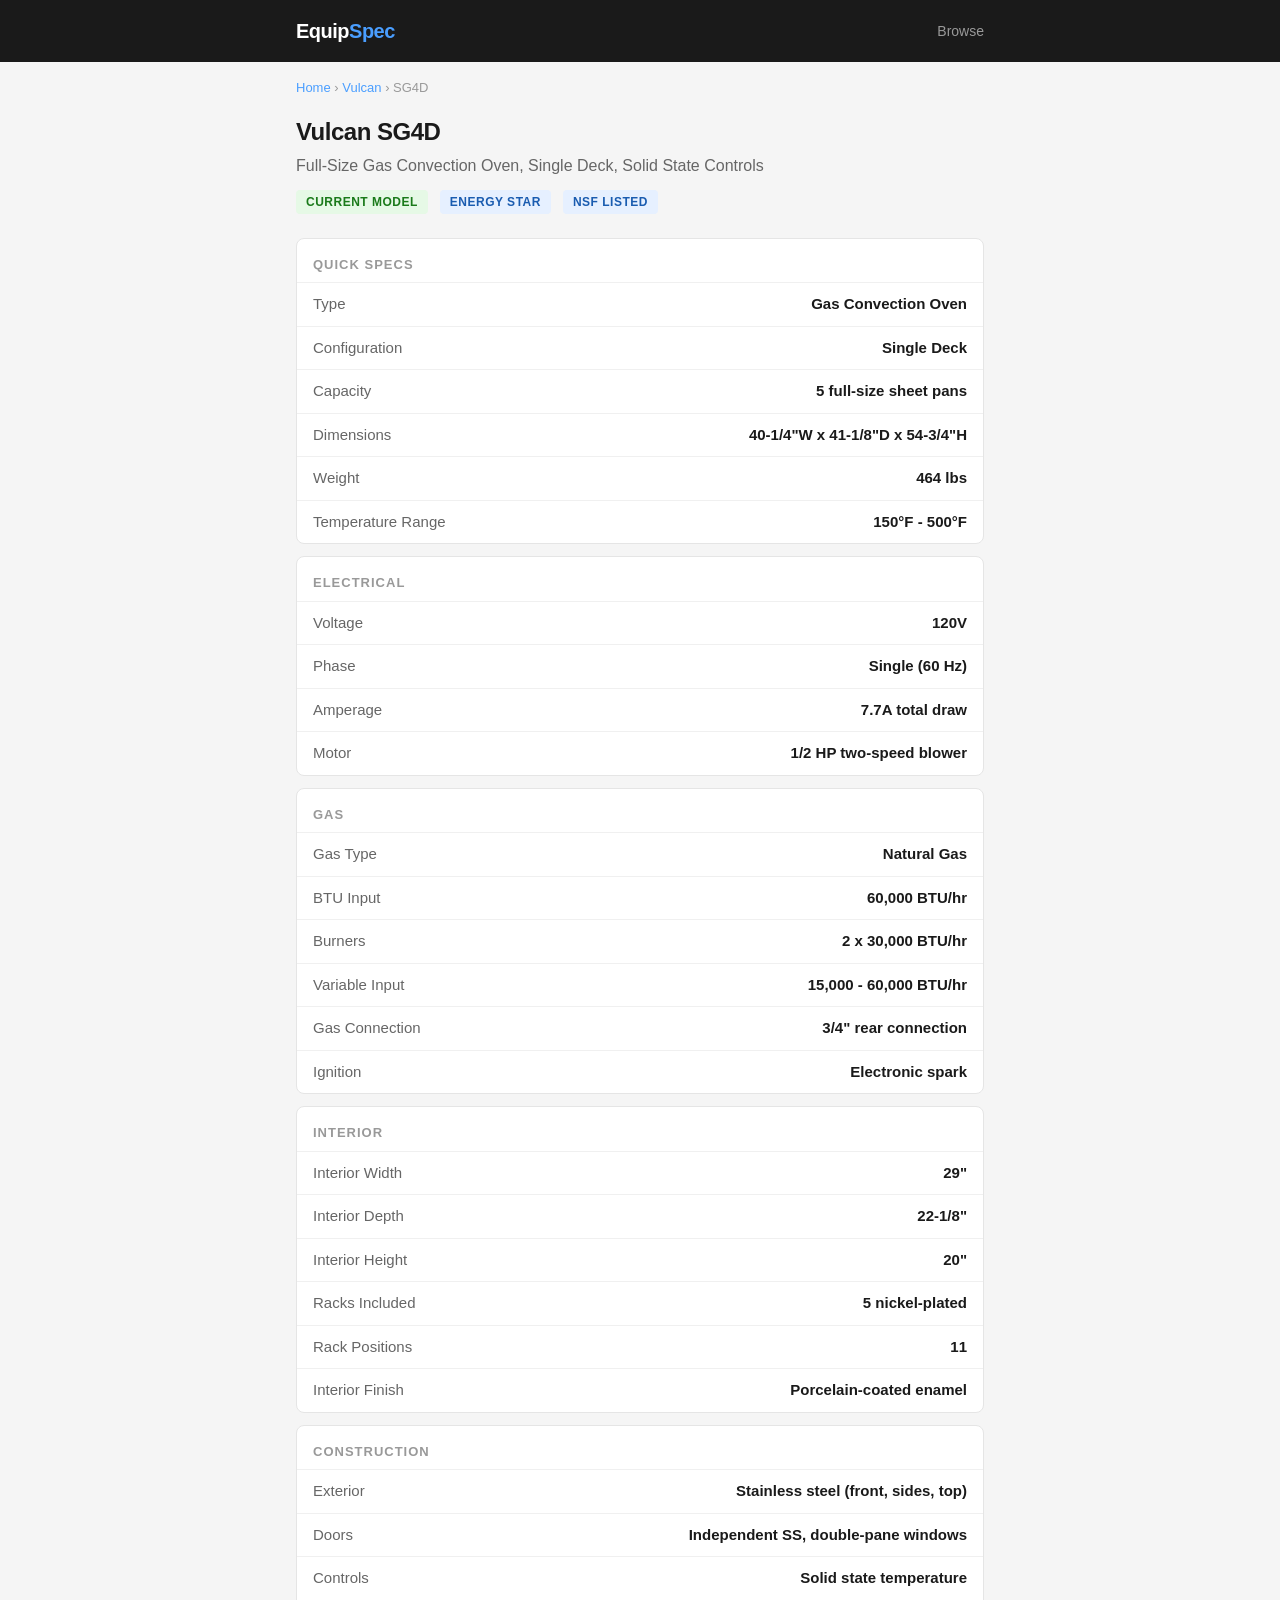
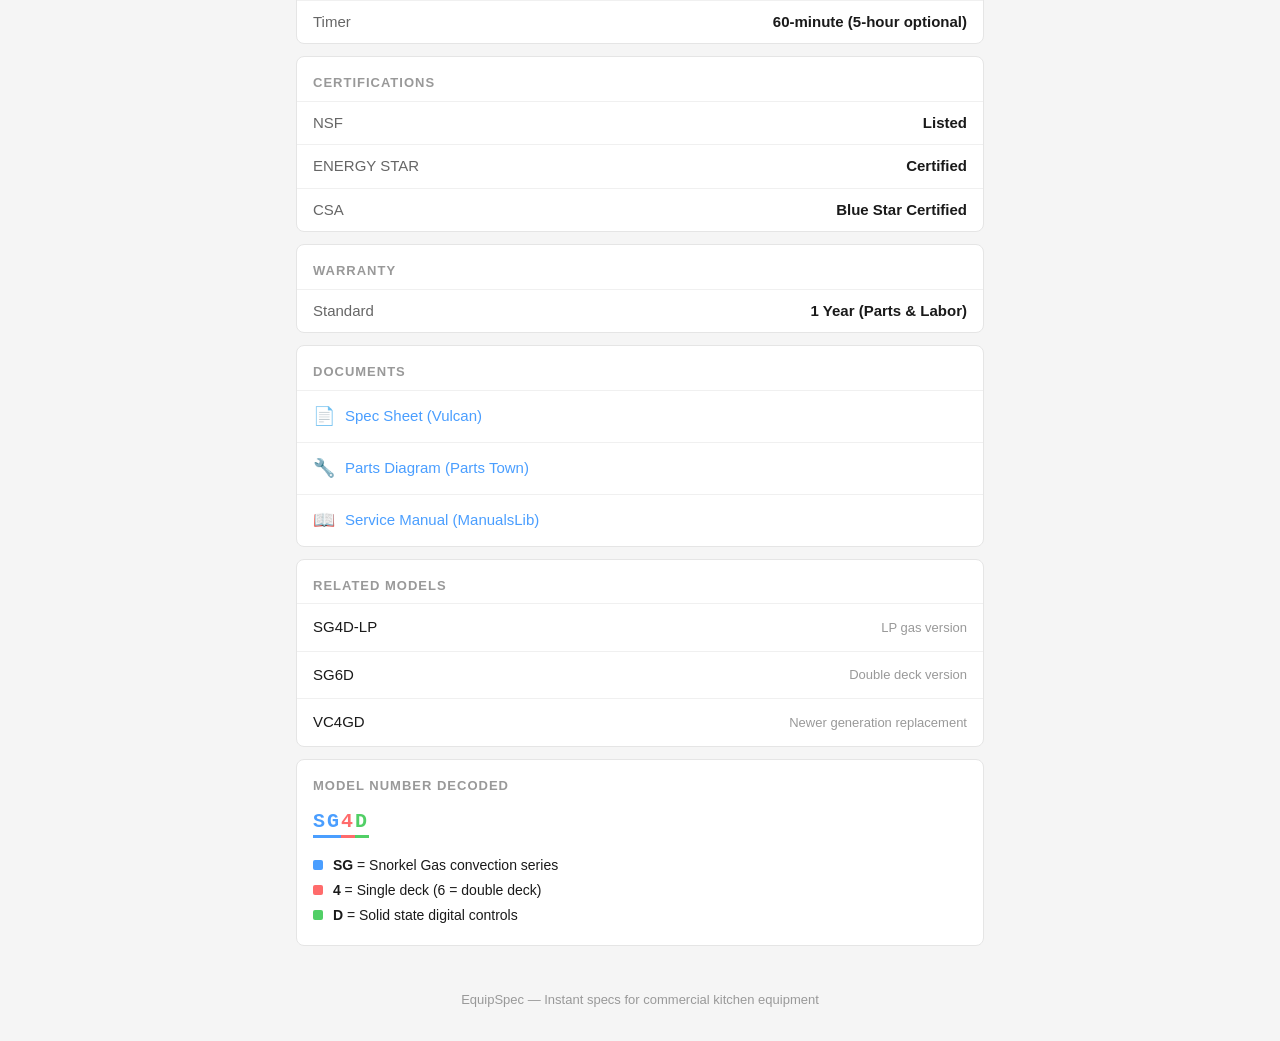
==== equipment/vulcan-sg4d.html @ be6e0cde "Initial demo site for EquipSpec" ====
<!DOCTYPE html>
<html lang="en">
<head>
  <meta charset="UTF-8">
  <meta name="viewport" content="width=device-width, initial-scale=1.0">
  <title>Vulcan SG4D Specs | EquipSpec</title>
  <link rel="stylesheet" href="../style.css">
</head>
<body>
  <header>
    <div class="container">
      <a href="../index.html" class="logo">Equip<span>Spec</span></a>
      <a href="#" class="nav-link">Browse</a>
    </div>
  </header>

  <div class="container">
    <div class="breadcrumb">
      <a href="../index.html">Home</a> &rsaquo; <a href="#">Vulcan</a> &rsaquo; SG4D
    </div>

    <div class="model-header">
      <h1>Vulcan SG4D</h1>
      <div class="subtitle">Full-Size Gas Convection Oven, Single Deck, Solid State Controls</div>
      <div class="status-row">
        <span class="badge badge-green">Current Model</span>
        <span class="badge badge-blue">Energy Star</span>
        <span class="badge badge-blue">NSF Listed</span>
      </div>
    </div>

    <div class="spec-section">
      <div class="spec-section-title">Quick Specs</div>
      <div class="spec-row"><span class="spec-label">Type</span><span class="spec-value">Gas Convection Oven</span></div>
      <div class="spec-row"><span class="spec-label">Configuration</span><span class="spec-value">Single Deck</span></div>
      <div class="spec-row"><span class="spec-label">Capacity</span><span class="spec-value">5 full-size sheet pans</span></div>
      <div class="spec-row"><span class="spec-label">Dimensions</span><span class="spec-value">40-1/4"W x 41-1/8"D x 54-3/4"H</span></div>
      <div class="spec-row"><span class="spec-label">Weight</span><span class="spec-value">464 lbs</span></div>
      <div class="spec-row"><span class="spec-label">Temperature Range</span><span class="spec-value">150&deg;F - 500&deg;F</span></div>
    </div>

    <div class="spec-section">
      <div class="spec-section-title">Electrical</div>
      <div class="spec-row"><span class="spec-label">Voltage</span><span class="spec-value">120V</span></div>
      <div class="spec-row"><span class="spec-label">Phase</span><span class="spec-value">Single (60 Hz)</span></div>
      <div class="spec-row"><span class="spec-label">Amperage</span><span class="spec-value">7.7A total draw</span></div>
      <div class="spec-row"><span class="spec-label">Motor</span><span class="spec-value">1/2 HP two-speed blower</span></div>
    </div>

    <div class="spec-section">
      <div class="spec-section-title">Gas</div>
      <div class="spec-row"><span class="spec-label">Gas Type</span><span class="spec-value">Natural Gas</span></div>
      <div class="spec-row"><span class="spec-label">BTU Input</span><span class="spec-value">60,000 BTU/hr</span></div>
      <div class="spec-row"><span class="spec-label">Burners</span><span class="spec-value">2 x 30,000 BTU/hr</span></div>
      <div class="spec-row"><span class="spec-label">Variable Input</span><span class="spec-value">15,000 - 60,000 BTU/hr</span></div>
      <div class="spec-row"><span class="spec-label">Gas Connection</span><span class="spec-value">3/4" rear connection</span></div>
      <div class="spec-row"><span class="spec-label">Ignition</span><span class="spec-value">Electronic spark</span></div>
    </div>

    <div class="spec-section">
      <div class="spec-section-title">Interior</div>
      <div class="spec-row"><span class="spec-label">Interior Width</span><span class="spec-value">29"</span></div>
      <div class="spec-row"><span class="spec-label">Interior Depth</span><span class="spec-value">22-1/8"</span></div>
      <div class="spec-row"><span class="spec-label">Interior Height</span><span class="spec-value">20"</span></div>
      <div class="spec-row"><span class="spec-label">Racks Included</span><span class="spec-value">5 nickel-plated</span></div>
      <div class="spec-row"><span class="spec-label">Rack Positions</span><span class="spec-value">11</span></div>
      <div class="spec-row"><span class="spec-label">Interior Finish</span><span class="spec-value">Porcelain-coated enamel</span></div>
    </div>

    <div class="spec-section">
      <div class="spec-section-title">Construction</div>
      <div class="spec-row"><span class="spec-label">Exterior</span><span class="spec-value">Stainless steel (front, sides, top)</span></div>
      <div class="spec-row"><span class="spec-label">Doors</span><span class="spec-value">Independent SS, double-pane windows</span></div>
      <div class="spec-row"><span class="spec-label">Controls</span><span class="spec-value">Solid state temperature</span></div>
      <div class="spec-row"><span class="spec-label">Timer</span><span class="spec-value">60-minute (5-hour optional)</span></div>
    </div>

    <div class="spec-section">
      <div class="spec-section-title">Certifications</div>
      <div class="spec-row"><span class="spec-label">NSF</span><span class="spec-value">Listed</span></div>
      <div class="spec-row"><span class="spec-label">ENERGY STAR</span><span class="spec-value">Certified</span></div>
      <div class="spec-row"><span class="spec-label">CSA</span><span class="spec-value">Blue Star Certified</span></div>
    </div>

    <div class="spec-section">
      <div class="spec-section-title">Warranty</div>
      <div class="spec-row"><span class="spec-label">Standard</span><span class="spec-value">1 Year (Parts &amp; Labor)</span></div>
    </div>

    <div class="spec-section">
      <div class="spec-section-title">Documents</div>
      <a href="https://www.vulcanequipment.com/resource-center" class="doc-link" target="_blank">
        <span class="doc-icon">&#128196;</span> Spec Sheet (Vulcan)
      </a>
      <a href="https://www.partstown.com/vulcan-hart/sg4d/parts" class="doc-link" target="_blank">
        <span class="doc-icon">&#128295;</span> Parts Diagram (Parts Town)
      </a>
      <a href="https://www.manualslib.com/manual/1481526/Vulcan-Hart-Sg4d.html" class="doc-link" target="_blank">
        <span class="doc-icon">&#128214;</span> Service Manual (ManualsLib)
      </a>
    </div>

    <div class="spec-section">
      <div class="spec-section-title">Related Models</div>
      <a href="#" class="related-model">
        <span>SG4D-LP</span>
        <span class="diff">LP gas version</span>
      </a>
      <a href="#" class="related-model">
        <span>SG6D</span>
        <span class="diff">Double deck version</span>
      </a>
      <a href="#" class="related-model">
        <span>VC4GD</span>
        <span class="diff">Newer generation replacement</span>
      </a>
    </div>

    <div class="decoder">
      <div class="decoder-title">Model Number Decoded</div>
      <div class="decoder-model">
        <em class="seg-1">SG</em><em class="seg-2">4</em><em class="seg-3">D</em>
      </div>
      <div class="decoder-legend">
        <div><span class="dot dot-1"></span> <strong>SG</strong> = Snorkel Gas convection series</div>
        <div><span class="dot dot-2"></span> <strong>4</strong> = Single deck (6 = double deck)</div>
        <div><span class="dot dot-3"></span> <strong>D</strong> = Solid state digital controls</div>
      </div>
    </div>
  </div>

  <footer>
    <div class="container">
      EquipSpec — Instant specs for commercial kitchen equipment
    </div>
  </footer>
</body>
</html>
---- style.css ----
* {
  margin: 0;
  padding: 0;
  box-sizing: border-box;
}

body {
  font-family: -apple-system, BlinkMacSystemFont, 'Segoe UI', Roboto, sans-serif;
  background: #f5f5f5;
  color: #1a1a1a;
  line-height: 1.5;
}

.container {
  max-width: 720px;
  margin: 0 auto;
  padding: 0 16px;
}

/* Header */
header {
  background: #1a1a1a;
  padding: 16px 0;
  position: sticky;
  top: 0;
  z-index: 100;
}

header .container {
  display: flex;
  align-items: center;
  justify-content: space-between;
}

.logo {
  color: #fff;
  font-size: 20px;
  font-weight: 700;
  text-decoration: none;
  letter-spacing: -0.5px;
}

.logo span {
  color: #4a9eff;
}

/* Search */
.search-wrap {
  padding: 32px 0;
}

.search-box {
  width: 100%;
  padding: 14px 18px;
  font-size: 17px;
  border: 2px solid #ddd;
  border-radius: 8px;
  outline: none;
  background: #fff;
  transition: border-color 0.2s;
}

.search-box:focus {
  border-color: #4a9eff;
}

.search-box::placeholder {
  color: #999;
}

/* Homepage */
.hero {
  text-align: center;
  padding: 48px 0 32px;
}

.hero h1 {
  font-size: 28px;
  font-weight: 700;
  margin-bottom: 8px;
  letter-spacing: -0.5px;
}

.hero p {
  font-size: 16px;
  color: #666;
  margin-bottom: 32px;
}

.browse-section {
  padding: 0 0 48px;
}

.browse-section h2 {
  font-size: 14px;
  text-transform: uppercase;
  letter-spacing: 1px;
  color: #999;
  margin-bottom: 12px;
}

.browse-grid {
  display: grid;
  grid-template-columns: 1fr 1fr;
  gap: 8px;
}

.browse-link {
  display: block;
  padding: 12px 16px;
  background: #fff;
  border-radius: 6px;
  text-decoration: none;
  color: #1a1a1a;
  font-size: 15px;
  border: 1px solid #e5e5e5;
  transition: border-color 0.2s;
}

.browse-link:hover {
  border-color: #4a9eff;
}

.browse-link .count {
  color: #999;
  font-size: 13px;
}

/* Model Page */
.breadcrumb {
  padding: 16px 0 8px;
  font-size: 13px;
  color: #999;
}

.breadcrumb a {
  color: #4a9eff;
  text-decoration: none;
}

.model-header {
  padding: 8px 0 24px;
}

.model-header h1 {
  font-size: 24px;
  font-weight: 700;
  letter-spacing: -0.5px;
}

.model-header .subtitle {
  font-size: 16px;
  color: #666;
  margin-top: 4px;
}

.model-header .status-row {
  display: flex;
  gap: 12px;
  margin-top: 12px;
  flex-wrap: wrap;
}

.badge {
  display: inline-block;
  padding: 3px 10px;
  border-radius: 4px;
  font-size: 12px;
  font-weight: 600;
  text-transform: uppercase;
  letter-spacing: 0.5px;
}

.badge-green {
  background: #e6f9e6;
  color: #1a7a1a;
}

.badge-yellow {
  background: #fff8e1;
  color: #8a6d00;
}

.badge-blue {
  background: #e6f0ff;
  color: #1a5cb0;
}

/* Spec Sections */
.spec-section {
  background: #fff;
  border-radius: 8px;
  border: 1px solid #e5e5e5;
  margin-bottom: 12px;
  overflow: hidden;
}

.spec-section-title {
  font-size: 13px;
  font-weight: 700;
  text-transform: uppercase;
  letter-spacing: 1px;
  color: #999;
  padding: 16px 16px 8px;
}

.spec-row {
  display: flex;
  justify-content: space-between;
  padding: 10px 16px;
  border-top: 1px solid #f0f0f0;
  font-size: 15px;
}

.spec-row:first-of-type {
  border-top: none;
}

.spec-label {
  color: #666;
  flex-shrink: 0;
  margin-right: 16px;
}

.spec-value {
  font-weight: 600;
  text-align: right;
  word-break: break-word;
}

/* Documents */
.doc-link {
  display: flex;
  align-items: center;
  padding: 12px 16px;
  border-top: 1px solid #f0f0f0;
  text-decoration: none;
  color: #4a9eff;
  font-size: 15px;
  font-weight: 500;
  transition: background 0.2s;
}

.doc-link:hover {
  background: #f8f9fa;
}

.doc-icon {
  margin-right: 10px;
  font-size: 18px;
}

/* Related Models */
.related-model {
  display: flex;
  justify-content: space-between;
  align-items: center;
  padding: 12px 16px;
  border-top: 1px solid #f0f0f0;
  text-decoration: none;
  color: #1a1a1a;
  font-size: 15px;
  transition: background 0.2s;
}

.related-model:hover {
  background: #f8f9fa;
}

.related-model .diff {
  color: #999;
  font-size: 13px;
}

/* Model Number Decoder */
.decoder {
  background: #fff;
  border-radius: 8px;
  border: 1px solid #e5e5e5;
  margin-bottom: 12px;
  padding: 16px;
}

.decoder-title {
  font-size: 13px;
  font-weight: 700;
  text-transform: uppercase;
  letter-spacing: 1px;
  color: #999;
  margin-bottom: 12px;
}

.decoder-model {
  font-size: 20px;
  font-family: 'SF Mono', 'Menlo', 'Consolas', monospace;
  font-weight: 700;
  margin-bottom: 16px;
  letter-spacing: 2px;
}

.decoder-model em {
  font-style: normal;
  padding: 2px 0;
  border-bottom: 3px solid;
}

.decoder-model .seg-1 { border-color: #4a9eff; color: #4a9eff; }
.decoder-model .seg-2 { border-color: #ff6b6b; color: #ff6b6b; }
.decoder-model .seg-3 { border-color: #51cf66; color: #51cf66; }
.decoder-model .seg-4 { border-color: #ffd43b; color: #cc9900; }
.decoder-model .seg-5 { border-color: #cc5de8; color: #cc5de8; }

.decoder-legend {
  font-size: 14px;
  line-height: 1.8;
}

.decoder-legend .dot {
  display: inline-block;
  width: 10px;
  height: 10px;
  border-radius: 2px;
  margin-right: 6px;
}

.dot-1 { background: #4a9eff; }
.dot-2 { background: #ff6b6b; }
.dot-3 { background: #51cf66; }
.dot-4 { background: #ffd43b; }
.dot-5 { background: #cc5de8; }

/* Footer */
footer {
  padding: 32px 0;
  text-align: center;
  color: #999;
  font-size: 13px;
}

/* Scan Button */
.scan-btn {
  display: inline-flex;
  align-items: center;
  gap: 8px;
  padding: 10px 20px;
  background: #4a9eff;
  color: #fff;
  border: none;
  border-radius: 6px;
  font-size: 15px;
  font-weight: 600;
  cursor: pointer;
  text-decoration: none;
}

.nav-link {
  color: #999;
  text-decoration: none;
  font-size: 14px;
}

.nav-link:hover {
  color: #fff;
}

/* Stats bar on homepage */
.stats {
  display: flex;
  justify-content: center;
  gap: 32px;
  padding: 24px 0;
  margin-bottom: 32px;
  border-bottom: 1px solid #e5e5e5;
}

.stat {
  text-align: center;
}

.stat-num {
  font-size: 24px;
  font-weight: 700;
  color: #1a1a1a;
}

.stat-label {
  font-size: 12px;
  color: #999;
  text-transform: uppercase;
  letter-spacing: 0.5px;
}

@media (max-width: 480px) {
  .hero h1 { font-size: 22px; }
  .browse-grid { grid-template-columns: 1fr; }
  .stats { gap: 20px; }
  .stat-num { font-size: 20px; }
}
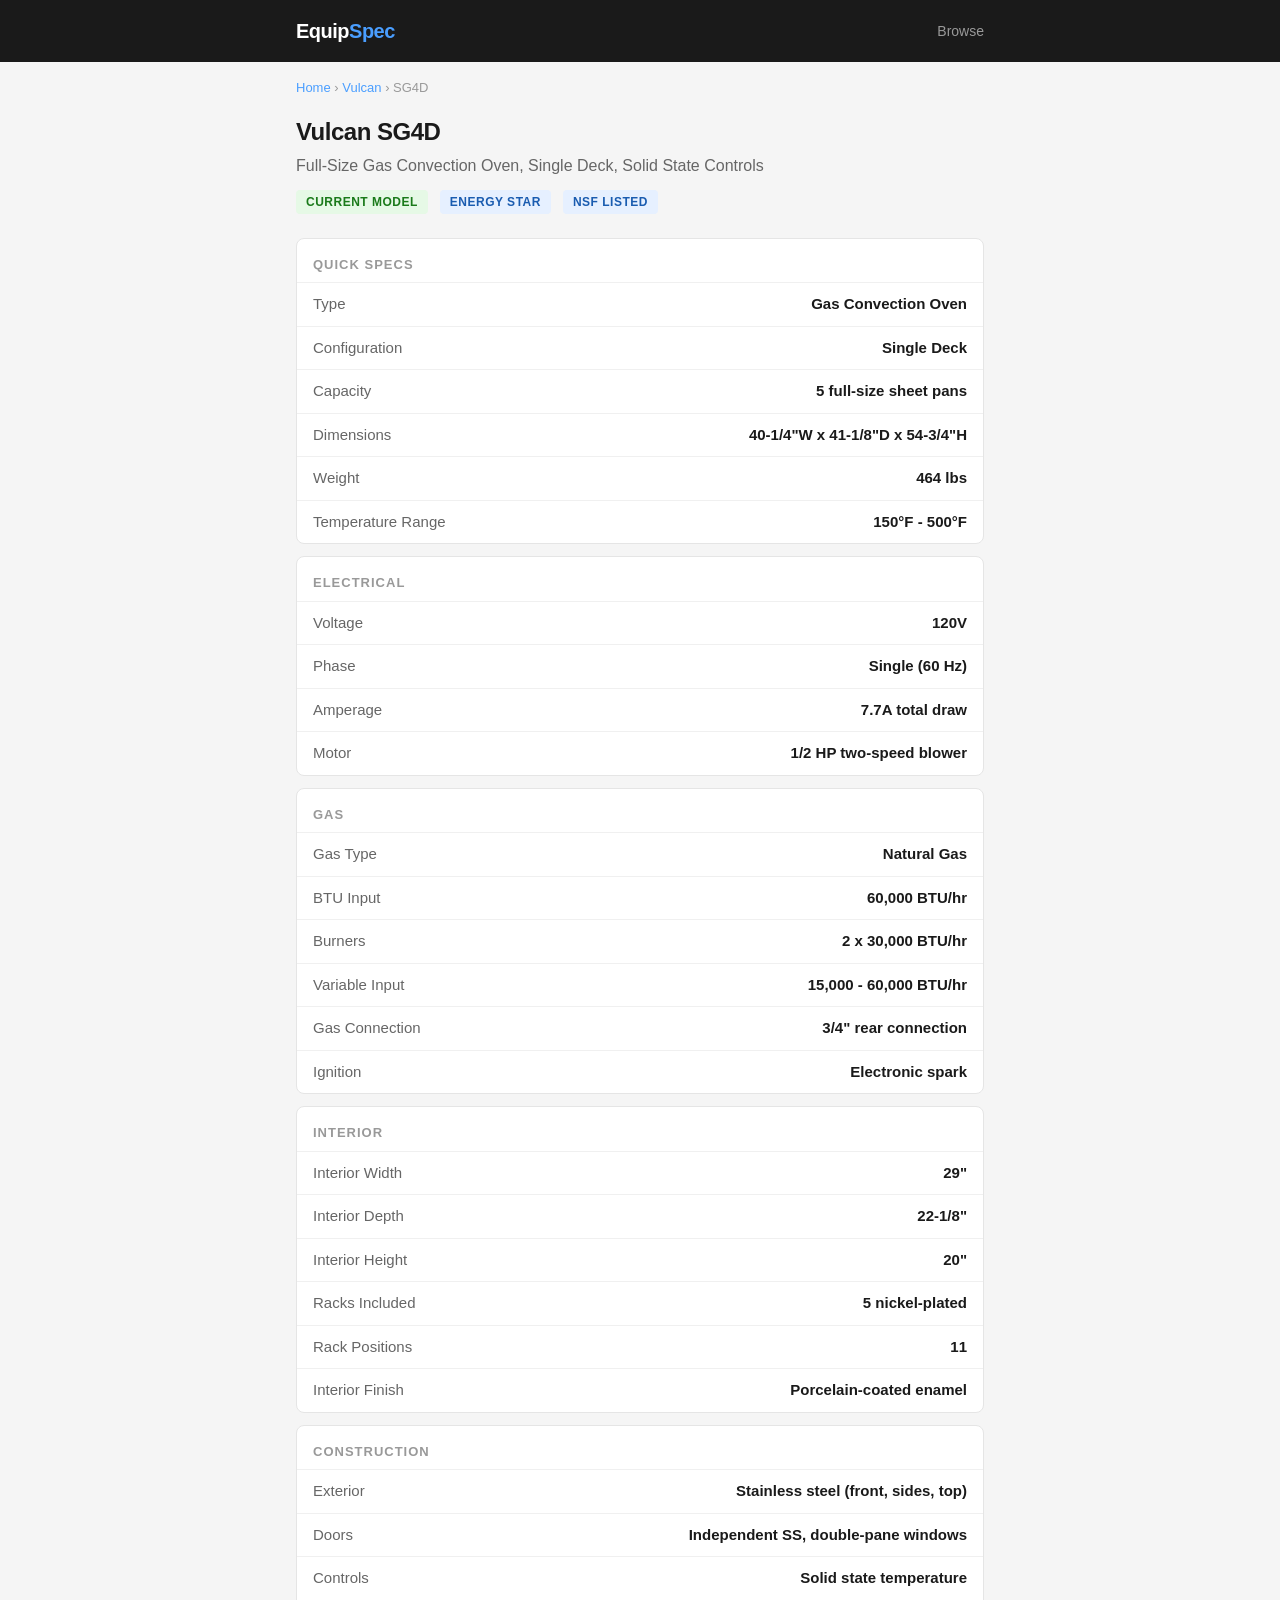
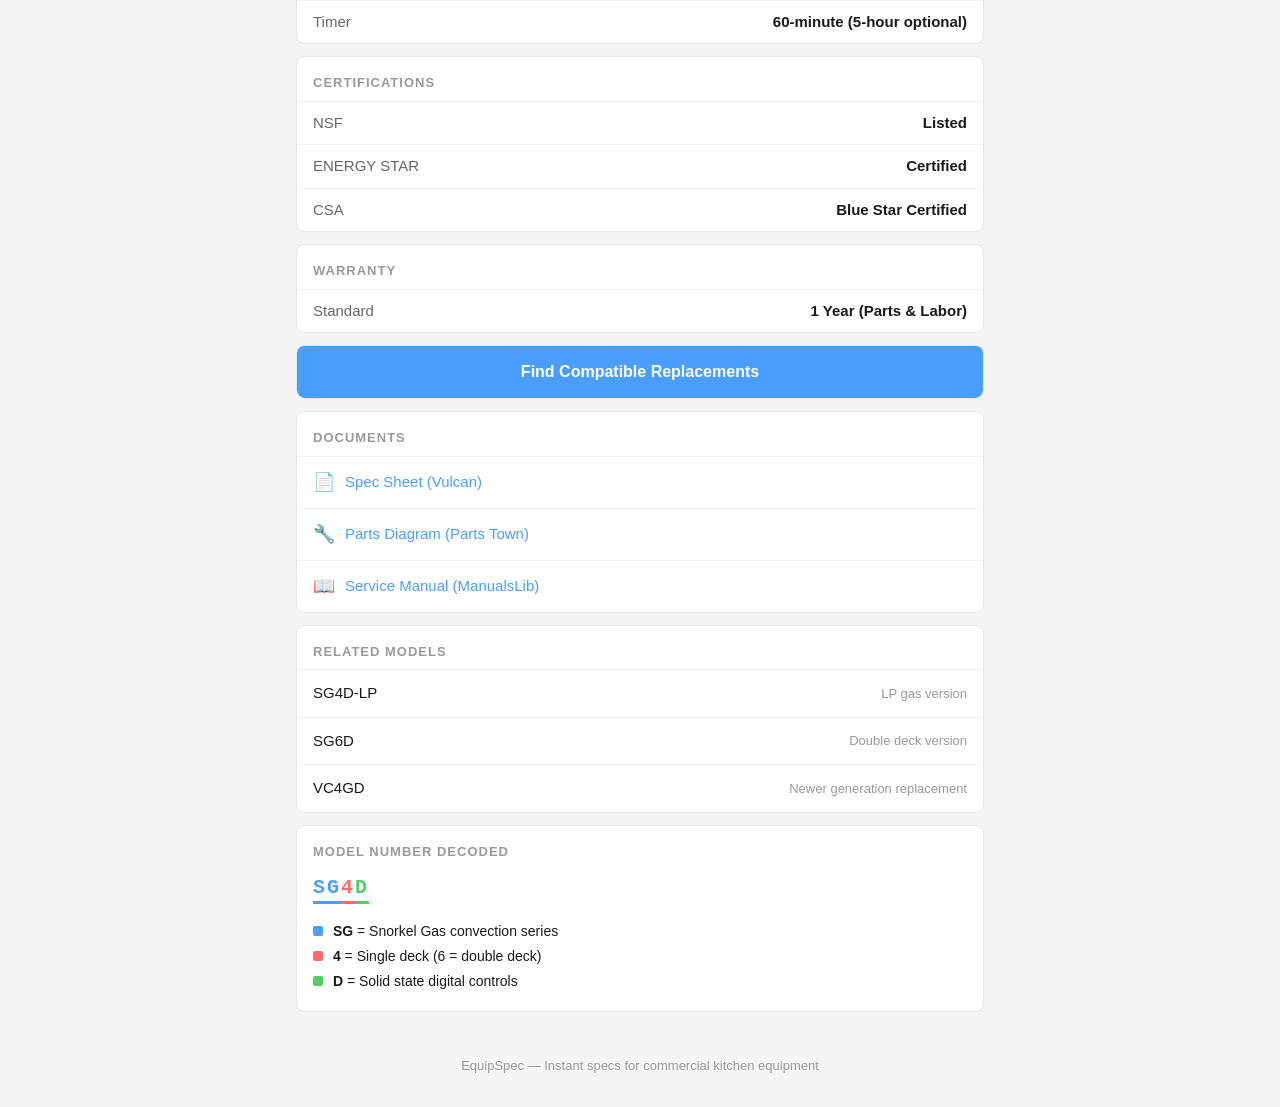
==== commit 62e8c92c: "Add replacement finder page, comparison table, and updated styles" ====
--- a/equipment/vulcan-sg4d.html
+++ b/equipment/vulcan-sg4d.html
@@ -88,6 +88,10 @@
     </div>
 
     <div class="spec-section">
+      <a href="replace-vulcan-sg4d.html" class="replace-btn">Find Compatible Replacements</a>
+    </div>
+
+    <div class="spec-section">
       <div class="spec-section-title">Documents</div>
       <a href="https://www.vulcanequipment.com/resource-center" class="doc-link" target="_blank">
         <span class="doc-icon">&#128196;</span> Spec Sheet (Vulcan)
--- a/style.css
+++ b/style.css
@@ -46,11 +46,14 @@
 
 /* Search */
 .search-wrap {
-  padding: 32px 0;
+  display: flex;
+  flex-direction: column;
+  gap: 10px;
 }
 
 .search-box {
-  width: 100%;
+  flex: 1;
+  min-width: 0;
   padding: 14px 18px;
   font-size: 17px;
   border: 2px solid #ddd;
@@ -58,6 +61,28 @@
   outline: none;
   background: #fff;
   transition: border-color 0.2s;
+  -webkit-appearance: none;
+  -moz-appearance: none;
+  appearance: none;
+}
+
+.search-btn {
+  width: 100%;
+  padding: 16px 24px;
+  font-size: 18px;
+  font-weight: 600;
+  background: #4a9eff;
+  color: #fff;
+  border: none;
+  border-radius: 8px;
+  cursor: pointer;
+  -webkit-appearance: none;
+  -moz-appearance: none;
+  appearance: none;
+}
+
+.search-btn:active {
+  background: #3a8eef;
 }
 
 .search-box:focus {
@@ -390,9 +415,108 @@
   letter-spacing: 0.5px;
 }
 
+/* Replacement Finder */
+.match-rank {
+  display: inline-block;
+  background: #4a9eff;
+  color: #fff;
+  padding: 2px 8px;
+  border-radius: 3px;
+  font-size: 11px;
+  margin-right: 8px;
+  vertical-align: middle;
+  letter-spacing: 0;
+  text-transform: none;
+}
+
+.match-exact {
+  color: #1a7a1a;
+}
+
+.match-close {
+  color: #8a6d00;
+}
+
+.match-better {
+  color: #1a5cb0;
+}
+
+.replace-verdict {
+  padding: 12px 16px;
+  border-top: 1px solid #f0f0f0;
+  background: #f8f9fa;
+  font-size: 14px;
+  color: #444;
+  line-height: 1.6;
+}
+
+.replace-btn {
+  display: block;
+  text-align: center;
+  padding: 14px;
+  background: #4a9eff;
+  color: #fff;
+  text-decoration: none;
+  font-size: 16px;
+  font-weight: 600;
+  border-radius: 0 0 8px 8px;
+}
+
+/* Comparison Table */
+.compare-table {
+  overflow-x: auto;
+  -webkit-overflow-scrolling: touch;
+}
+
+.compare-table table {
+  width: 100%;
+  border-collapse: collapse;
+  font-size: 13px;
+}
+
+.compare-table th,
+.compare-table td {
+  padding: 8px 10px;
+  text-align: center;
+  border-bottom: 1px solid #f0f0f0;
+}
+
+.compare-table th {
+  font-size: 12px;
+  font-weight: 700;
+  text-transform: uppercase;
+  color: #999;
+  letter-spacing: 0.5px;
+}
+
+.compare-table th:first-child,
+.compare-table td:first-child {
+  text-align: left;
+  color: #666;
+}
+
+.compare-table td {
+  font-weight: 600;
+}
+
+.compare-table .yours {
+  background: #f0f0f0;
+  color: #666;
+}
+
+.compare-table .exact {
+  color: #1a7a1a;
+}
+
+.compare-table .better {
+  color: #1a5cb0;
+}
+
 @media (max-width: 480px) {
   .hero h1 { font-size: 22px; }
   .browse-grid { grid-template-columns: 1fr; }
   .stats { gap: 20px; }
   .stat-num { font-size: 20px; }
-}
+  .compare-table { font-size: 12px; }
+  .compare-table th, .compare-table td { padding: 6px 5px; }
+}
